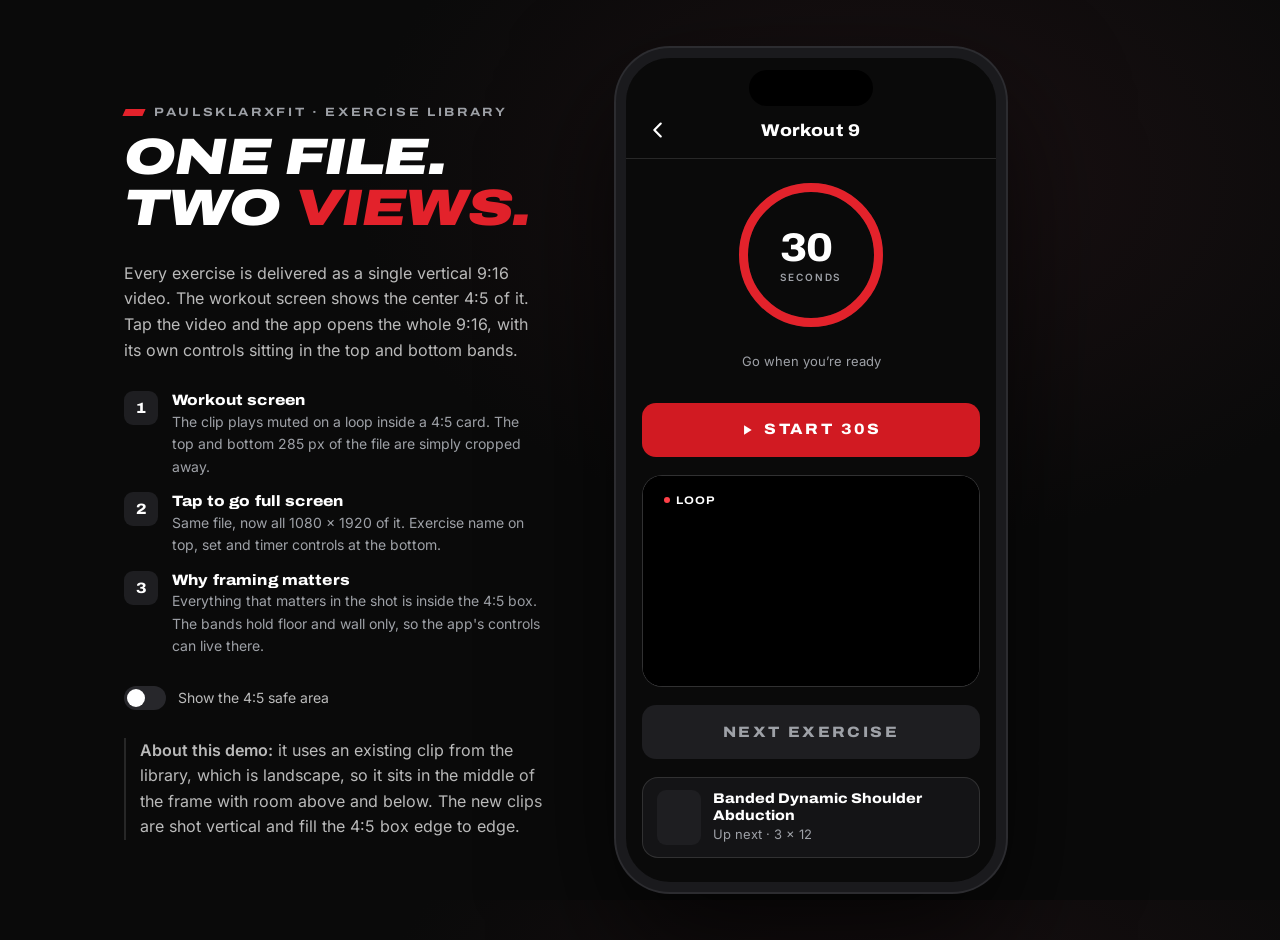
==== app-demo/index.html @ 60f1f623 "Add app-demo: 4:5 preview → 9:16 full-screen exercise player mockup Co-Authored-By: Claude Fable 5.1" ====
<!doctype html>
<html lang="en">
<head>
<meta charset="utf-8">
<meta name="viewport" content="width=device-width, initial-scale=1, viewport-fit=cover">
<meta name="robots" content="noindex">
<title>PSXF Exercise Player · 4:5 preview → 9:16 full screen</title>
<meta name="theme-color" content="#0A0A0A">
<link rel="icon" href="../favicon.svg">
<style>
/* PSXF app-screen mockup. One Vimeo file. The workout screen shows the center 4:5 of a 9:16 stage; tapping opens the full 9:16 with the app's controls over the top and bottom bands. Dark, brand red, Archivo display + Inter body (fonts shipped in ../assets/fonts). */
@font-face { font-family:"Archivo"; font-style:normal; font-display:swap; font-weight:100 900; font-stretch:62% 125%; src:url(../assets/fonts/archivo-latin-wdth-normal.woff2) format("woff2"); }
@font-face { font-family:"Archivo"; font-style:italic; font-display:swap; font-weight:100 900; font-stretch:62% 125%; src:url(../assets/fonts/archivo-latin-wdth-italic.woff2) format("woff2"); }
@font-face { font-family:"Inter"; font-style:normal; font-display:swap; font-weight:100 900; src:url(../assets/fonts/inter-latin-wght-normal.woff2) format("woff2"); }

:root{
  --black:#0A0A0A; --black-2:#141416; --black-3:#1E1E21; --black-4:#27272B;
  --white:#fff; --fg-2:rgba(255,255,255,.72); --mute:#9EA1A7; --line:rgba(255,255,255,.12);
  --red:#E3222B; --red-fill:#D11A22; --red-text:#FF4048;
  --amber:#FFD200; --cyan:#3FD6F2;
  --display:"Archivo","Arial Black",Arial,sans-serif; --body:"Inter",-apple-system,"Segoe UI",Arial,sans-serif;
  --ease:cubic-bezier(.22,1,.36,1);
  --band:14.84%; /* 285 / 1920 */
}
*,*::before,*::after{box-sizing:border-box}
html,body{height:100%}
body{margin:0;background:var(--black);color:var(--white);font:400 15px/1.5 var(--body);-webkit-font-smoothing:antialiased}
button{font:inherit;color:inherit;background:none;border:0;padding:0;cursor:pointer}
:focus-visible{outline:3px solid var(--red-text);outline-offset:3px}
svg{display:block}

/* ---------- page shell (desktop shows a phone; small screens become the phone) ---------- */
.shell{min-height:100%;display:grid;grid-template-columns:1fr;align-items:center;justify-items:center}
.phone{position:relative;width:100%;height:100dvh;background:var(--black);overflow:hidden}
.screen{position:absolute;inset:0;display:flex;flex-direction:column;overflow:hidden;background:var(--black)}
.side{display:none}
@media (min-width:860px){
  body{background:radial-gradient(900px 600px at 70% 20%,#1b1113 0%,var(--black) 60%)}
  .shell{grid-template-columns:minmax(0,420px) 390px;gap:72px;padding:48px 24px;min-height:100dvh;max-width:1080px;margin:0 auto}
  .phone{width:390px;height:844px;border-radius:54px;border:10px solid #1a1a1d;box-shadow:0 0 0 2px #2c2c30,0 50px 120px rgba(0,0,0,.7),inset 0 0 0 1px rgba(255,255,255,.04)}
  .phone::before{content:"";position:absolute;z-index:40;top:12px;left:50%;transform:translateX(-50%);width:124px;height:36px;border-radius:20px;background:#000}
  .screen{border-radius:44px}
  .side{display:grid;gap:28px;order:-1;align-content:center}
}

/* ---------- side explainer (desktop) ---------- */
.eyebrow{display:inline-flex;align-items:center;gap:10px;font:700 12px/1.2 var(--display);font-stretch:118%;letter-spacing:.22em;text-transform:uppercase;color:var(--mute)}
.eyebrow::before{content:"";width:20px;height:7px;background:var(--red);transform:skewX(-24deg)}
.side h1{margin:10px 0 0;font:900 italic clamp(34px,4vw,52px)/.98 var(--display);font-stretch:125%;text-transform:uppercase;letter-spacing:-.01em;text-wrap:balance}
.side h1 b{color:var(--red);font-weight:900}
.side p{margin:0;max-width:52ch;color:var(--fg-2);font-size:16px;line-height:1.6}
.steps{display:grid;gap:14px;margin:0;padding:0;list-style:none;max-width:52ch}
.steps li{display:grid;grid-template-columns:34px 1fr;gap:14px;align-items:start}
.steps .n{font:800 15px/34px var(--display);font-stretch:112%;text-align:center;height:34px;border-radius:9px;background:var(--black-3);color:var(--white)}
.steps b{display:block;font:800 15px/1.3 var(--display);font-stretch:112%;letter-spacing:.01em}
.steps span{color:var(--mute);font-size:14px;line-height:1.5}
.sw{display:flex;align-items:center;gap:12px;font-size:14px;color:var(--fg-2);user-select:none}
.sw input{appearance:none;width:42px;height:24px;border-radius:999px;background:var(--black-4);position:relative;cursor:pointer;transition:background .2s;margin:0}
.sw input::after{content:"";position:absolute;top:3px;left:3px;width:18px;height:18px;border-radius:50%;background:var(--white);transition:transform .2s var(--ease)}
.sw input:checked{background:var(--amber)} .sw input:checked::after{transform:translateX(18px)}
.fine{font-size:13px;color:var(--mute);max-width:52ch;border-left:2px solid var(--line);padding-left:14px}
.fine b{color:var(--fg-2);font-weight:600}

/* ---------- app: status + nav ---------- */
.status{height:max(44px,env(safe-area-inset-top,0px) + 12px);flex:none}
@media (min-width:860px){.status{height:54px}}
.nav{flex:none;display:grid;grid-template-columns:44px 1fr 44px;align-items:center;padding:0 10px 10px;border-bottom:1px solid var(--line)}
.nav h2{margin:0;text-align:center;font:800 17px/1 var(--display);font-stretch:112%;letter-spacing:.02em}
.nav button{width:44px;height:36px;display:grid;place-items:center;border-radius:10px;color:var(--white)}
.nav button:active{background:var(--black-3)}
.scroll{flex:1;min-height:0;overflow-y:auto;overscroll-behavior:contain;-webkit-overflow-scrolling:touch;padding:18px 16px calc(24px + env(safe-area-inset-bottom,0px));display:grid;gap:18px;align-content:start;scrollbar-width:none}
.scroll::-webkit-scrollbar{display:none}

/* ---------- timer ---------- */
.timer{display:grid;justify-items:center;gap:10px;padding-top:4px}
.ring{position:relative;width:148px;height:148px}
.ring svg{width:100%;height:100%;transform:rotate(-90deg)}
.ring .tr{fill:none;stroke:var(--black-3);stroke-width:9}
.ring .pr{fill:none;stroke:var(--red);stroke-width:9;stroke-linecap:round;stroke-dasharray:424.1;stroke-dashoffset:0;transition:stroke-dashoffset 1s linear}
.ring .t{position:absolute;inset:0;display:grid;place-items:center;font:800 40px/1 var(--display);font-stretch:108%;font-variant-numeric:tabular-nums;letter-spacing:-.02em}
.ring .t small{display:block;margin-top:4px;text-align:center;font:600 10px/1 var(--body);letter-spacing:.18em;text-transform:uppercase;color:var(--mute)}
.hint{color:var(--mute);font-size:13px}
.cta{width:100%;height:54px;border-radius:14px;background:var(--red-fill);color:var(--white);font:800 15px/1 var(--display);font-stretch:112%;letter-spacing:.16em;text-transform:uppercase;display:flex;align-items:center;justify-content:center;gap:10px;transition:transform .15s var(--ease),background .2s}
.cta:active{transform:scale(.985)} .cta.ghost{background:var(--black-3);color:var(--white)}
.cta[disabled]{background:var(--black-3);color:var(--mute);cursor:default}

/* ---------- exercise card with 4:5 window ---------- */
.card{border-radius:20px;overflow:hidden;background:var(--black-2);border:1px solid var(--line)}
.win{position:relative;aspect-ratio:4/5;overflow:hidden;background:#000;cursor:pointer}
/* the 9:16 stage, centered, cropped by the 4:5 window */
.stage{position:absolute;left:0;width:100%;aspect-ratio:9/16;top:50%;transform:translateY(-50%);background:#000;overflow:hidden}
.stage.vertical iframe{position:absolute;inset:0;width:100%;height:100%}
.stage.landscape iframe{position:absolute;left:0;width:100%;aspect-ratio:16/9;top:50%;transform:translateY(-50%)}
.stage iframe{border:0;pointer-events:none}
.stage .poster{position:absolute;inset:0;background:#000 center/cover no-repeat;transition:opacity .5s}
.stage.vertical .poster{background-size:cover}
.stage.landscape .poster{background-size:contain}
.stage.live .poster{opacity:0}
.win .tap{position:absolute;inset:0;z-index:3}
.win .grad{position:absolute;inset:auto 0 0;height:46%;background:linear-gradient(rgba(0,0,0,0),rgba(0,0,0,.78));pointer-events:none;z-index:2}
.win .name{position:absolute;left:16px;right:60px;bottom:14px;z-index:3;pointer-events:none}
.win .name b{display:block;font:900 italic 22px/1.02 var(--display);font-stretch:118%;text-transform:uppercase;letter-spacing:-.005em;text-wrap:balance}
.win .name span{display:block;margin-top:6px;font:600 11px/1 var(--body);letter-spacing:.16em;text-transform:uppercase;color:var(--fg-2)}
.win .expand{position:absolute;right:12px;bottom:12px;z-index:3;width:38px;height:38px;border-radius:11px;background:rgba(255,255,255,.14);backdrop-filter:blur(10px);display:grid;place-items:center;pointer-events:none}
.win .chip{position:absolute;left:12px;top:12px;z-index:3;font:700 11px/1 var(--display);font-stretch:112%;letter-spacing:.1em;padding:7px 9px;border-radius:8px;background:rgba(0,0,0,.55);backdrop-filter:blur(8px);display:flex;align-items:center;gap:6px;pointer-events:none}
.win .chip i{width:6px;height:6px;border-radius:50%;background:var(--red-text)}
.meta{display:flex;align-items:center;justify-content:space-between;gap:12px;padding:12px 16px 14px}
.tags{display:flex;gap:6px;flex-wrap:wrap}
.tags span{font:600 11px/1 var(--body);letter-spacing:.06em;text-transform:uppercase;color:var(--fg-2);padding:6px 9px;border-radius:999px;border:1px solid var(--line)}
.meta b{font:800 14px/1 var(--display);font-stretch:112%;white-space:nowrap;font-variant-numeric:tabular-nums}
.upnext{display:flex;align-items:center;gap:12px;padding:12px 14px;border-radius:16px;background:var(--black-2);border:1px solid var(--line);color:var(--mute);font-size:13px}
.upnext i{width:44px;height:55px;border-radius:9px;background:var(--black-3);flex:none}
.upnext b{display:block;color:var(--white);font:800 14px/1.2 var(--display);font-stretch:112%}

/* ---------- full-screen 9:16 ---------- */
.full{position:absolute;inset:0;z-index:30;background:#000;display:flex;align-items:center;justify-content:center;opacity:0;visibility:hidden;transition:opacity .3s var(--ease),visibility 0s .3s}
.full.open{opacity:1;visibility:visible;transition:opacity .3s var(--ease)}
.full .fit{position:absolute;inset:0;background:#000;overflow:hidden}
/* the 9:16 stage is centered on the screen; the app's controls hug the screen edges */
.full .stage,.full .guide{position:absolute;left:0;width:100%;aspect-ratio:9/16;top:50%;transform:translateY(-50%)}
.ui{position:absolute;left:0;right:0;z-index:5;pointer-events:none}
.ui > *{pointer-events:auto}
.ui.top{top:0;height:var(--band);background:linear-gradient(rgba(0,0,0,.8),rgba(0,0,0,0));padding:max(14px,env(safe-area-inset-top,0px)) 14px 0;display:grid;grid-template-columns:40px 1fr 40px;align-items:center}
@media (min-width:860px){.ui.top{padding-top:46px}}
.ui.top button{width:40px;height:40px;border-radius:12px;background:rgba(255,255,255,.12);backdrop-filter:blur(10px);display:grid;place-items:center}
.ui.top .ttl{text-align:center;font:800 15px/1.15 var(--display);font-stretch:112%;letter-spacing:.02em;text-wrap:balance;padding:0 6px}
.ui.top .ttl small{display:block;margin-top:3px;font:600 10px/1 var(--body);letter-spacing:.16em;text-transform:uppercase;color:var(--fg-2)}
.ui.bot{bottom:0;height:var(--band);background:linear-gradient(rgba(0,0,0,0),rgba(0,0,0,.88) 50%);padding:0 16px calc(14px + env(safe-area-inset-bottom,0px));display:grid;grid-template-columns:1fr auto;align-items:end;gap:12px}
.ui.bot .set small{display:block;font:600 10px/1 var(--body);letter-spacing:.18em;text-transform:uppercase;color:var(--mute);margin-bottom:5px}
.ui.bot .set b{display:block;font:900 26px/1 var(--display);font-stretch:112%;letter-spacing:-.01em;font-variant-numeric:tabular-nums}
.ui.bot .done{height:46px;padding:0 22px;border-radius:999px;background:var(--red-fill);color:var(--white);font:800 13px/1 var(--display);font-stretch:112%;letter-spacing:.16em;text-transform:uppercase}

/* ---------- safe-area guide (toggle) ---------- */
.guide{position:absolute;inset:0;z-index:4;pointer-events:none;opacity:0;transition:opacity .25s}
.guides .guide{opacity:1}
.guide .band{position:absolute;left:0;right:0;background:rgba(255,210,0,.10);border:0 dashed rgba(255,210,0,.9)}
.guide .band.t{top:0;height:var(--band);border-bottom-width:2px}
.guide .band.b{bottom:0;height:var(--band);border-top-width:2px}
.guide .lab{position:absolute;left:10px;font:700 10px/1 var(--display);font-stretch:112%;letter-spacing:.12em;text-transform:uppercase;color:var(--amber);background:rgba(0,0,0,.6);padding:5px 7px;border-radius:6px}
.guide .lab.t{top:calc(var(--band) + 8px)} .guide .lab.b{bottom:calc(var(--band) + 8px)}
.guide .lab.bt{top:8px;color:#fff;opacity:.85} .guide .lab.bb{bottom:8px;color:#fff;opacity:.85}
.win .guide .band{display:none} /* inside the 4:5 window the bands are already cropped away */
.win .guide .lab.bt,.win .guide .lab.bb{display:none}
.win .guide::after{content:"";position:absolute;inset:0;border:2px dashed rgba(255,210,0,.9)}
.win .guide .lab.t{top:8px;left:auto;right:10px}
.win .guide .lab.b{display:none}

/* mobile-only guide toggle in the nav (desktop uses the side switch) */
.nav .gbtn{font:700 10px/1 var(--display);letter-spacing:.1em;color:var(--mute);width:44px}
.guides .nav .gbtn{color:var(--amber)}
@media (min-width:860px){.nav .gbtn{display:none}}
@media (prefers-reduced-motion:reduce){*{transition:none!important}}
</style>
</head>
<body>
<div class="shell" id="root">

  <aside class="side">
    <div>
      <span class="eyebrow">PaulSklarXFit · exercise library</span>
      <h1>One file.<br>Two <b>views.</b></h1>
    </div>
    <p>Every exercise is delivered as a single vertical 9:16 video. The workout screen shows the center 4:5 of it. Tap the video and the app opens the whole 9:16, with its own controls sitting in the top and bottom bands.</p>
    <ol class="steps">
      <li><span class="n">1</span><div><b>Workout screen</b><span>The clip plays muted on a loop inside a 4:5 card. The top and bottom 285 px of the file are simply cropped away.</span></div></li>
      <li><span class="n">2</span><div><b>Tap to go full screen</b><span>Same file, now all 1080 × 1920 of it. Exercise name on top, set and timer controls at the bottom.</span></div></li>
      <li><span class="n">3</span><div><b>Why framing matters</b><span>Everything that matters in the shot is inside the 4:5 box. The bands hold floor and wall only, so the app's controls can live there.</span></div></li>
    </ol>
    <label class="sw"><input type="checkbox" id="gsw"> Show the 4:5 safe area</label>
    <p class="fine"><b>About this demo:</b> it uses an existing clip from the library, which is landscape, so it sits in the middle of the frame with room above and below. The new clips are shot vertical and fill the 4:5 box edge to edge.</p>
  </aside>

  <div class="phone">
    <div class="screen">
      <div class="status"></div>
      <div class="nav">
        <button type="button" aria-label="Back"><svg width="22" height="22" viewBox="0 0 24 24" fill="none" stroke="currentColor" stroke-width="2.4" stroke-linecap="round" stroke-linejoin="round"><path d="M15 5l-7 7 7 7"/></svg></button>
        <h2>Workout 9</h2>
        <button type="button" class="gbtn" id="gbtn" aria-pressed="false" title="Show 4:5 safe area">4:5</button>
      </div>

      <div class="scroll">
        <div class="timer">
          <div class="ring">
            <svg viewBox="0 0 148 148"><circle class="tr" cx="74" cy="74" r="67.5"/><circle class="pr" id="pr" cx="74" cy="74" r="67.5"/></svg>
            <div class="t"><div><span id="tt">30</span><small>seconds</small></div></div>
          </div>
          <p class="hint" id="hint">Go when you’re ready</p>
        </div>
        <button type="button" class="cta" id="start"><svg width="14" height="14" viewBox="0 0 24 24" fill="currentColor"><path d="M7 4l13 8-13 8z"/></svg><span>Start 30s</span></button>

        <div class="card">
          <div class="win" id="win">
            <div class="stage landscape" id="pv">
              <div class="poster" id="pvPoster"></div>
            </div>
            <div class="guide"><span class="lab t">4:5 · what the workout screen shows</span></div>
            <div class="grad"></div>
            <div class="chip"><i></i>LOOP</div>
            <div class="name"><b id="exName">Push Up to Barrel Rotation</b><span>Tap for full screen</span></div>
            <div class="expand"><svg width="18" height="18" viewBox="0 0 24 24" fill="none" stroke="#fff" stroke-width="2.2" stroke-linecap="round" stroke-linejoin="round"><path d="M9 3H3v6M15 3h6v6M9 21H3v-6M15 21h6v-6"/></svg></div>
            <button type="button" class="tap" id="open" aria-label="Open full screen"></button>
          </div>
          <div class="meta"><div class="tags"><span>Core</span><span>Shoulders</span><span>Chest</span></div><b>3 × 30s</b></div>
        </div>

        <button type="button" class="cta ghost" disabled>Next exercise</button>
        <div class="upnext"><i></i><div><b>Banded Dynamic Shoulder Abduction</b>Up next · 3 × 12</div></div>
      </div>

      <!-- full screen 9:16 -->
      <div class="full" id="full" aria-hidden="true">
        <div class="fit">
          <div class="stage landscape" id="fs"><div class="poster" id="fsPoster"></div></div>
          <div class="guide">
            <div class="band t"></div><div class="band b"></div>
            <span class="lab bt">285 px band · app controls</span>
            <span class="lab t">4:5 safe area · all movement + text</span>
            <span class="lab bb">285 px band · app controls</span>
          </div>
          <div class="ui top">
            <button type="button" id="close" aria-label="Close"><svg width="18" height="18" viewBox="0 0 24 24" fill="none" stroke="#fff" stroke-width="2.4" stroke-linecap="round"><path d="M6 6l12 12M18 6L6 18"/></svg></button>
            <div class="ttl">Push Up to Barrel Rotation<small>Workout 9 · 4 of 8</small></div>
            <button type="button" aria-label="Info"><svg width="18" height="18" viewBox="0 0 24 24" fill="none" stroke="#fff" stroke-width="2.2" stroke-linecap="round"><circle cx="12" cy="12" r="9"/><path d="M12 11v5M12 8h.01"/></svg></button>
          </div>
          <div class="ui bot">
            <div class="set"><small>Set 1 of 3</small><b id="ft">0:30</b></div>
            <button type="button" class="done" id="done">Done</button>
          </div>
        </div>
      </div>
    </div>
  </div>
</div>

<script src="https://player.vimeo.com/api/player.js"></script>
<script>
(function(){
  // ---- the one thing to change per clip ----
  var CLIP = {
    id: 787384819,                 // Vimeo video id
    hash: "",                      // "h" value for unlisted links, else ""
    orientation: "landscape",      // "vertical" for the new 9:16 clips
    poster: "https://i.vimeocdn.com/video/1583294752-81ea1c257a1603a68a7d417e168c63f28c169c22413b9c70c854cdb9d64cfd17-d_1280?region=us"
  };

  var root=document.getElementById('root');
  var pv=document.getElementById('pv'), fs=document.getElementById('fs');
  [pv,fs].forEach(function(s){ s.classList.remove('landscape','vertical'); s.classList.add(CLIP.orientation); });
  document.getElementById('pvPoster').style.backgroundImage='url("'+CLIP.poster+'")';
  document.getElementById('fsPoster').style.backgroundImage='url("'+CLIP.poster+'")';

  function src(bg){
    var q='autoplay=1&loop=1&muted=1&autopause=0&playsinline=1&dnt=1&title=0&byline=0&portrait=0';
    q+= bg ? '&background=1&controls=0' : '&controls=0';
    if(CLIP.hash) q+='&h='+CLIP.hash;
    return 'https://player.vimeo.com/video/'+CLIP.id+'?'+q;
  }
  function mount(stage,bg){
    var f=document.createElement('iframe');
    f.src=src(bg); f.allow='autoplay; fullscreen; picture-in-picture'; f.title='Exercise video';
    f.setAttribute('allowfullscreen',''); stage.appendChild(f);
    var p=null;
    try{ p=new Vimeo.Player(f); p.on('play',function(){stage.classList.add('live');}); p.setVolume(0).catch(function(){}); }catch(e){}
    return p;
  }
  var pvPlayer=mount(pv,true);
  var fsPlayer=null;

  // ---- full screen ----
  var full=document.getElementById('full');
  function open(){
    full.classList.add('open'); full.setAttribute('aria-hidden','false'); root.classList.add('fullopen');
    if(!fsPlayer){ fsPlayer=mount(fs,false); }
    else { fsPlayer.play().catch(function(){}); }
    if(pvPlayer){ pvPlayer.getCurrentTime().then(function(t){ if(fsPlayer) fsPlayer.setCurrentTime(t).catch(function(){}); }).catch(function(){}); }
    document.getElementById('close').focus();
  }
  function close(){
    full.classList.remove('open'); full.setAttribute('aria-hidden','true'); root.classList.remove('fullopen');
    if(fsPlayer){ fsPlayer.pause().catch(function(){}); }
    document.getElementById('open').focus();
  }
  document.getElementById('open').addEventListener('click',open);
  document.getElementById('close').addEventListener('click',close);
  document.getElementById('done').addEventListener('click',close);
  document.addEventListener('keydown',function(e){ if(e.key==='Escape' && full.classList.contains('open')) close(); });

  // ---- safe-area guide ----
  var gsw=document.getElementById('gsw'), gbtn=document.getElementById('gbtn');
  function setGuides(on){ root.classList.toggle('guides',on); gsw.checked=on; gbtn.setAttribute('aria-pressed',String(on)); }
  gsw.addEventListener('change',function(){ setGuides(gsw.checked); });
  gbtn.addEventListener('click',function(){ setGuides(!root.classList.contains('guides')); });

  // ---- 30 s timer ----
  var total=30,left=total,tick=null,running=false;
  var pr=document.getElementById('pr'),tt=document.getElementById('tt'),ft=document.getElementById('ft'),hint=document.getElementById('hint'),start=document.getElementById('start');
  var C=424.1;
  function paint(){ pr.style.strokeDashoffset=String(C*(1-left/total)); tt.textContent=left; ft.textContent='0:'+String(left).padStart(2,'0'); }
  function stop(){ clearInterval(tick); tick=null; running=false; }
  start.addEventListener('click',function(){
    if(running){ stop(); start.querySelector('span').textContent='Resume'; hint.textContent='Paused'; return; }
    if(left===0){ left=total; }
    running=true; start.querySelector('span').textContent='Pause'; hint.textContent='Go';
    tick=setInterval(function(){
      left--; paint();
      if(left<=0){ stop(); hint.textContent='Set done. Rest 60 s'; start.querySelector('span').textContent='Start 30s'; }
    },1000);
  });
  paint();
})();
</script>
</body>
</html>
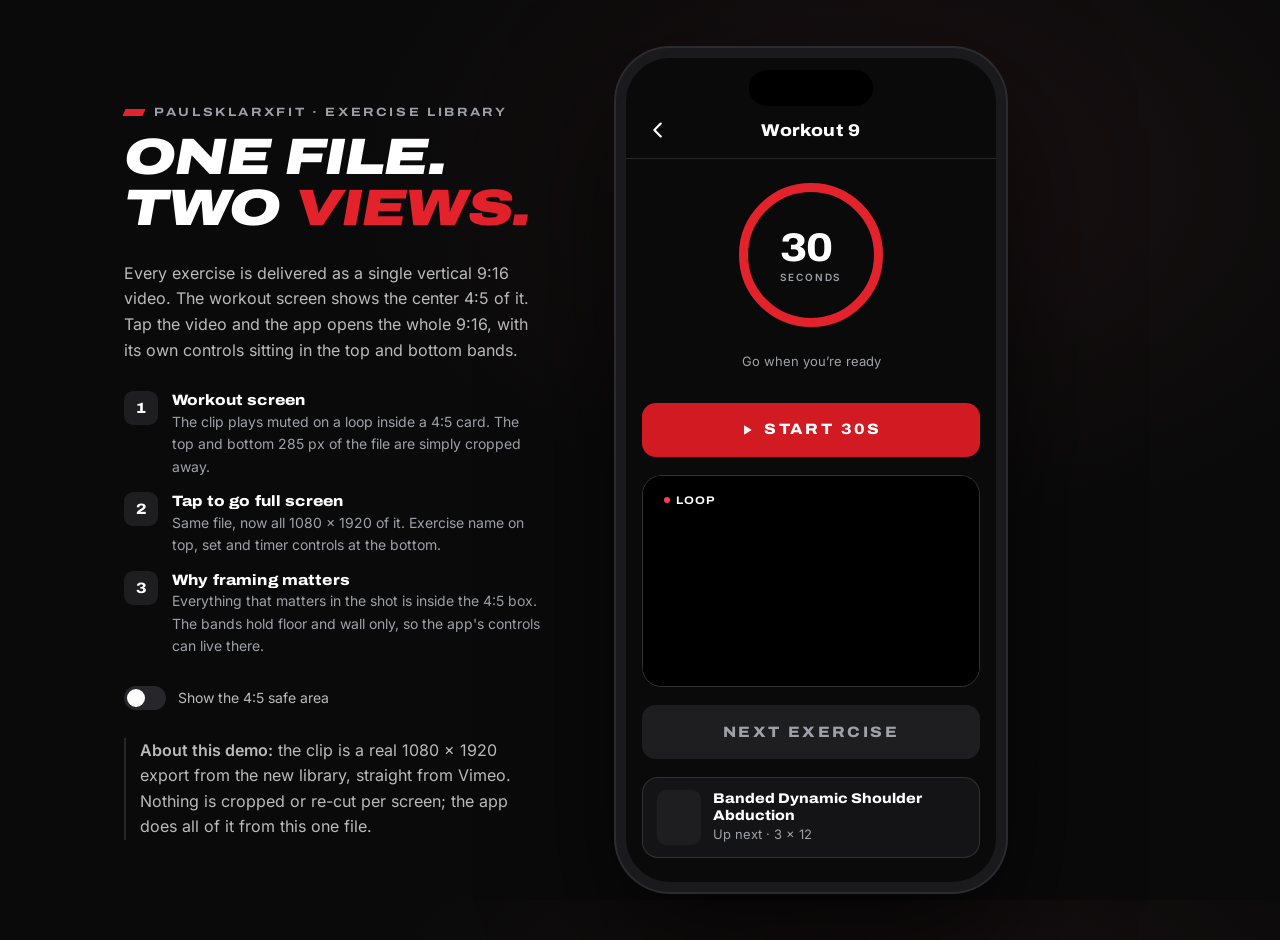
==== commit 7876ac5c: "app-demo: use the vertical 1080x1920 clip (1234920454) Co-Authored-By: Claude Fable 5.1 <noreply@ant" ====
--- a/app-demo/index.html
+++ b/app-demo/index.html
@@ -167,7 +167,7 @@
       <li><span class="n">3</span><div><b>Why framing matters</b><span>Everything that matters in the shot is inside the 4:5 box. The bands hold floor and wall only, so the app's controls can live there.</span></div></li>
     </ol>
     <label class="sw"><input type="checkbox" id="gsw"> Show the 4:5 safe area</label>
-    <p class="fine"><b>About this demo:</b> it uses an existing clip from the library, which is landscape, so it sits in the middle of the frame with room above and below. The new clips are shot vertical and fill the 4:5 box edge to edge.</p>
+    <p class="fine"><b>About this demo:</b> the clip is a real 1080 × 1920 export from the new library, straight from Vimeo. Nothing is cropped or re-cut per screen; the app does all of it from this one file.</p>
   </aside>
 
   <div class="phone">
@@ -238,10 +238,10 @@
 (function(){
   // ---- the one thing to change per clip ----
   var CLIP = {
-    id: 787384819,                 // Vimeo video id
-    hash: "",                      // "h" value for unlisted links, else ""
-    orientation: "landscape",      // "vertical" for the new 9:16 clips
-    poster: "https://i.vimeocdn.com/video/1583294752-81ea1c257a1603a68a7d417e168c63f28c169c22413b9c70c854cdb9d64cfd17-d_1280?region=us"
+    id: 1234920454,                // Vimeo video id (156_Push Up To Barrel Rotation, 1080×1920)
+    hash: "fbba5d2798",            // "h" value for unlisted links, else ""
+    orientation: "vertical",       // "landscape" for the old 16:9 clips
+    poster: "https://i.vimeocdn.com/video/2211032927-64d6c1fc8db3e3af41621bd2643e8b47d80125d296768c43620da6704c57159a-d_1280?region=us"
   };
 
   var root=document.getElementById('root');
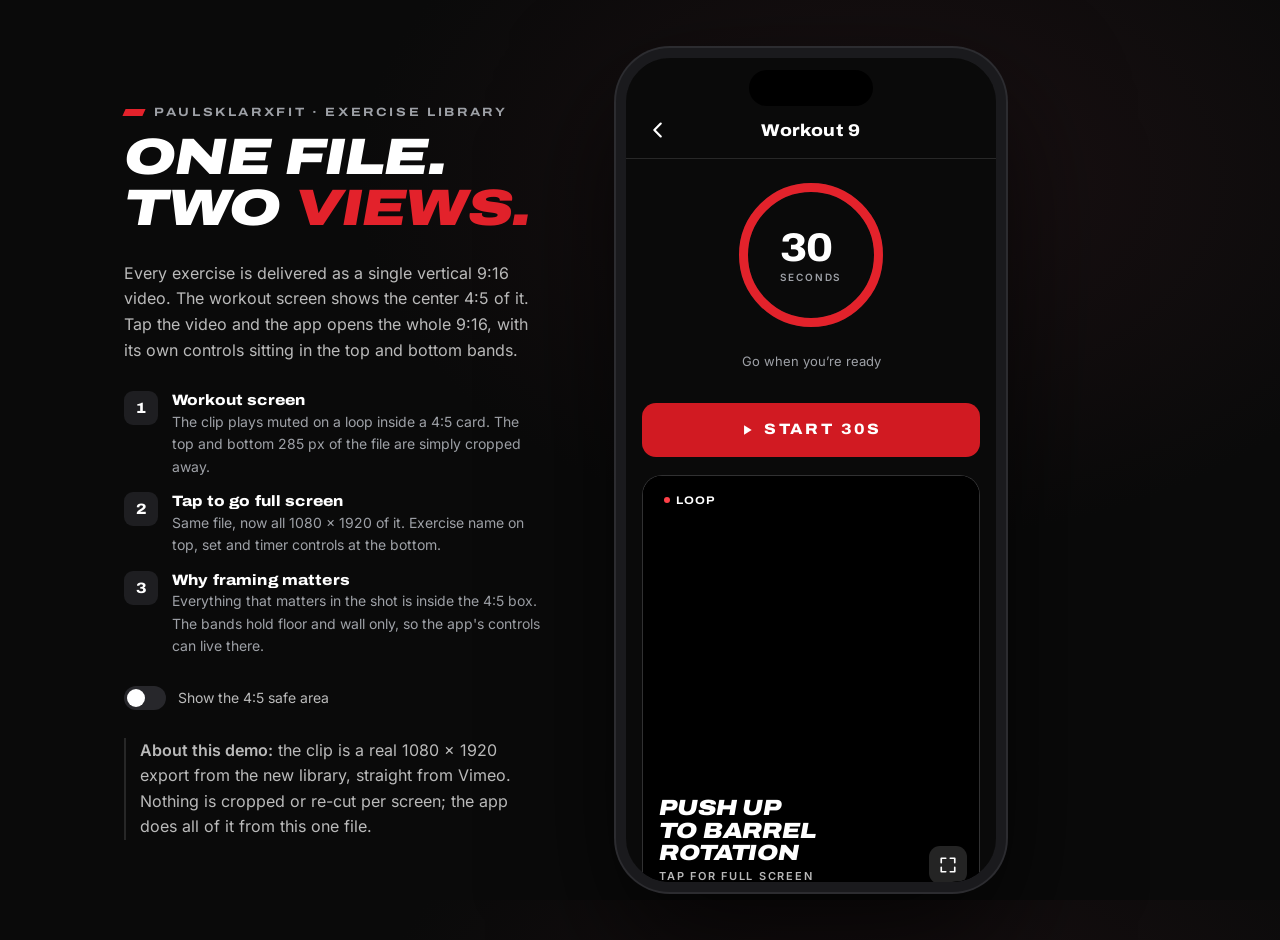
==== commit e08f108a: "app-demo: fix card height so the 4:5 window is not clipped Co-Authored-By: Claude Fable 5.1 <noreply" ====
--- a/app-demo/index.html
+++ b/app-demo/index.html
@@ -68,7 +68,9 @@
 .nav h2{margin:0;text-align:center;font:800 17px/1 var(--display);font-stretch:112%;letter-spacing:.02em}
 .nav button{width:44px;height:36px;display:grid;place-items:center;border-radius:10px;color:var(--white)}
 .nav button:active{background:var(--black-3)}
-.scroll{flex:1;min-height:0;overflow-y:auto;overscroll-behavior:contain;-webkit-overflow-scrolling:touch;padding:18px 16px calc(24px + env(safe-area-inset-bottom,0px));display:grid;gap:18px;align-content:start;scrollbar-width:none}
+.scroll{flex:1;min-height:0;overflow-y:auto;overscroll-behavior:contain;-webkit-overflow-scrolling:touch;padding:18px 16px calc(24px + env(safe-area-inset-bottom,0px));display:flex;flex-direction:column;gap:18px;scrollbar-width:none}
+.scroll > *{flex:none}
+.card .win{height:auto}
 .scroll::-webkit-scrollbar{display:none}
 
 /* ---------- timer ---------- */
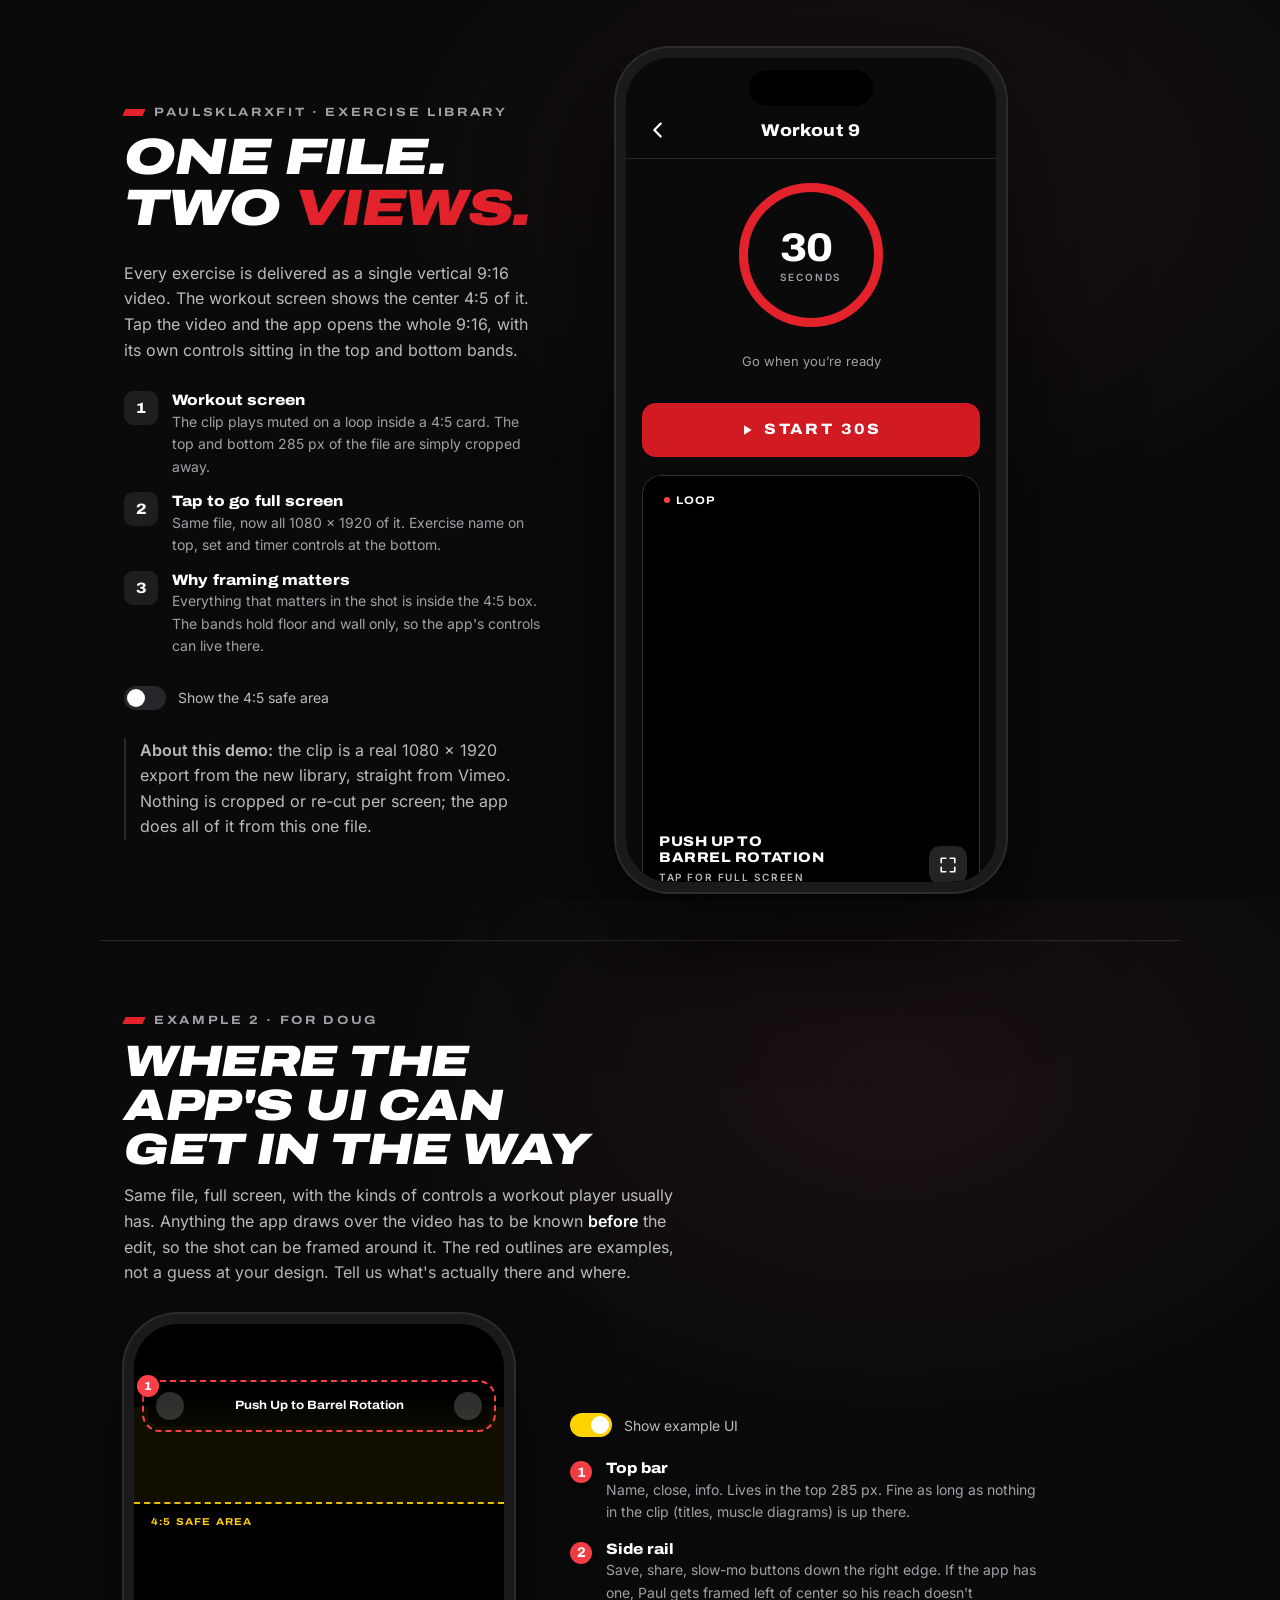
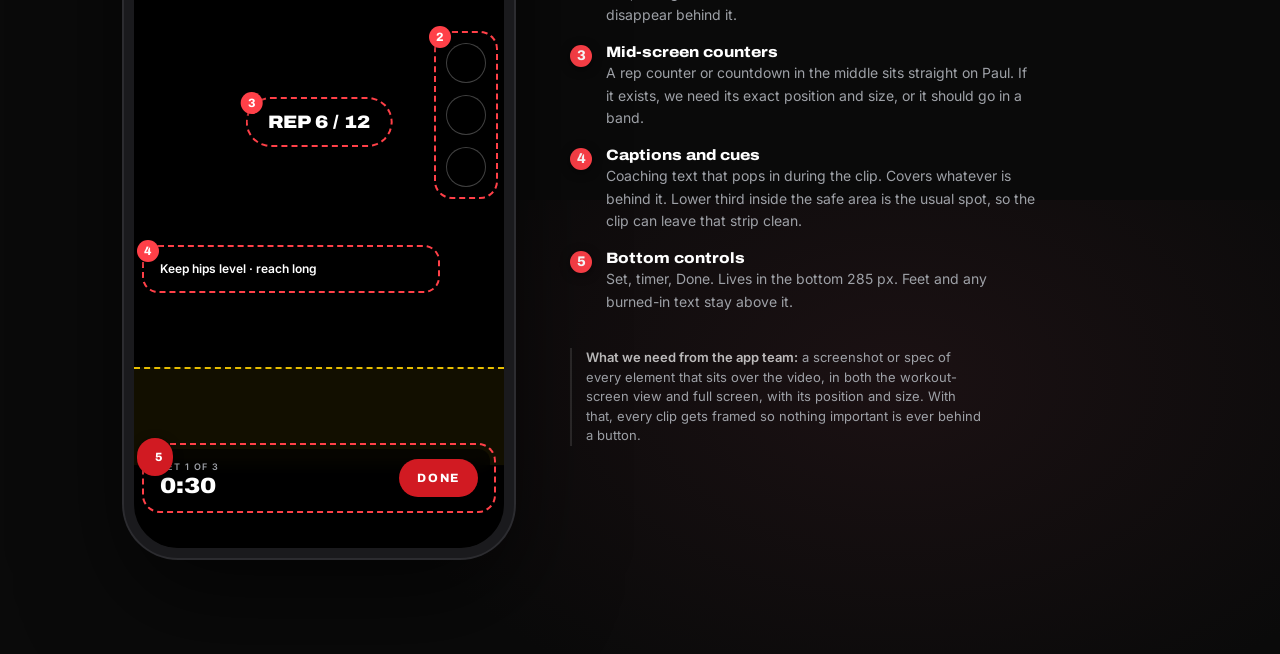
==== commit 09f3c3a2: "app-demo: smaller card title, bare full-screen view, add UI-concerns example Co-Authored-By: Claude " ====
--- a/app-demo/index.html
+++ b/app-demo/index.html
@@ -101,8 +101,8 @@
 .win .tap{position:absolute;inset:0;z-index:3}
 .win .grad{position:absolute;inset:auto 0 0;height:46%;background:linear-gradient(rgba(0,0,0,0),rgba(0,0,0,.78));pointer-events:none;z-index:2}
 .win .name{position:absolute;left:16px;right:60px;bottom:14px;z-index:3;pointer-events:none}
-.win .name b{display:block;font:900 italic 22px/1.02 var(--display);font-stretch:118%;text-transform:uppercase;letter-spacing:-.005em;text-wrap:balance}
-.win .name span{display:block;margin-top:6px;font:600 11px/1 var(--body);letter-spacing:.16em;text-transform:uppercase;color:var(--fg-2)}
+.win .name b{display:block;font:800 14px/1.15 var(--display);font-stretch:112%;text-transform:uppercase;letter-spacing:.04em;text-wrap:balance}
+.win .name span{display:block;margin-top:5px;font:600 10px/1 var(--body);letter-spacing:.16em;text-transform:uppercase;color:var(--fg-2)}
 .win .expand{position:absolute;right:12px;bottom:12px;z-index:3;width:38px;height:38px;border-radius:11px;background:rgba(255,255,255,.14);backdrop-filter:blur(10px);display:grid;place-items:center;pointer-events:none}
 .win .chip{position:absolute;left:12px;top:12px;z-index:3;font:700 11px/1 var(--display);font-stretch:112%;letter-spacing:.1em;padding:7px 9px;border-radius:8px;background:rgba(0,0,0,.55);backdrop-filter:blur(8px);display:flex;align-items:center;gap:6px;pointer-events:none}
 .win .chip i{width:6px;height:6px;border-radius:50%;background:var(--red-text)}
@@ -147,6 +147,56 @@
 .win .guide .lab.t{top:8px;left:auto;right:10px}
 .win .guide .lab.b{display:none}
 
+/* minimal full-screen chrome: one small close button, tap anywhere else to close */
+.xbtn{position:absolute;z-index:6;top:max(14px,env(safe-area-inset-top,0px));left:14px;width:34px;height:34px;border-radius:50%;background:rgba(0,0,0,.45);backdrop-filter:blur(8px);display:grid;place-items:center;opacity:.85}
+@media (min-width:860px){.xbtn{top:50px}}
+.tapclose{position:absolute;inset:0;z-index:4}
+
+/* ---------- example 2: UI concerns ---------- */
+.concern{max-width:1080px;margin:0 auto;padding:40px 16px calc(56px + env(safe-area-inset-bottom,0px));border-top:1px solid var(--line)}
+@media (min-width:860px){.concern{padding:72px 24px 96px}}
+.c-head{display:grid;gap:12px;max-width:62ch;margin-bottom:28px}
+.c-head h2{margin:0;font:900 italic clamp(28px,3.6vw,44px)/1 var(--display);font-stretch:125%;text-transform:uppercase;letter-spacing:-.01em;text-wrap:balance}
+.c-head p{margin:0;color:var(--fg-2);font-size:16px;line-height:1.6}
+.c-head p b{color:var(--white);font-weight:600}
+.c-row{display:grid;gap:28px;align-items:start;justify-items:center}
+@media (min-width:860px){.c-row{grid-template-columns:390px minmax(0,1fr);gap:56px;justify-items:start;align-items:center}}
+.phone.two{width:min(390px,100%);height:auto;aspect-ratio:390/844;border-radius:54px;border:10px solid #1a1a1d;box-shadow:0 0 0 2px #2c2c30,0 40px 100px rgba(0,0,0,.6)}
+.phone.two::before{content:"";position:absolute;z-index:40;top:12px;left:50%;transform:translateX(-50%);width:32%;height:36px;border-radius:20px;background:#000}
+.phone.two .screen{border-radius:44px}
+.phone.two .fit{position:absolute;inset:0;background:#000;overflow:hidden}
+.phone.two .stage,.phone.two .guide{position:absolute;left:0;width:100%;aspect-ratio:9/16;top:50%;transform:translateY(-50%)}
+.phone.two .guide.on{opacity:1}
+.phone.two .guide .band{background:rgba(255,210,0,.07)}
+.hzui{position:absolute;inset:0;z-index:5;transition:opacity .25s}
+.hz-off .hzui{opacity:0}
+.hz{position:absolute}
+.hz .mock{outline:2px dashed var(--red-text);outline-offset:4px;border-radius:12px}
+.hn{display:grid;place-items:center;width:22px;height:22px;border-radius:50%;background:var(--red-text);color:#fff;font:800 12px/1 var(--display);box-shadow:0 2px 10px rgba(0,0,0,.5)}
+.hz .hn{position:absolute;top:-11px;left:-11px;z-index:2}
+.hz.h1{top:7.5%;left:14px;right:14px}
+.hz.h1 .mock.top{height:40px;background:rgba(0,0,0,.5);backdrop-filter:blur(8px);display:grid;grid-template-columns:28px 1fr 28px;align-items:center;gap:8px;padding:0 8px;font:800 12px/1.1 var(--display);font-stretch:112%;text-align:center}
+.hz.h1 .dot{width:28px;height:28px;border-radius:50%;background:rgba(255,255,255,.18)}
+.hz.h2{top:38%;right:12px}
+.hz.h2 .mock.rail{display:grid;gap:12px;padding:6px}
+.hz.h2 .mock.rail i{width:40px;height:40px;border-radius:50%;background:rgba(0,0,0,.5);backdrop-filter:blur(8px);border:1px solid rgba(255,255,255,.25)}
+.hz.h3{top:46%;left:50%;transform:translateX(-50%)}
+.hz.h3 .mock.mid{padding:10px 16px;border-radius:999px;background:rgba(0,0,0,.6);font:900 18px/1 var(--display);font-stretch:112%;letter-spacing:.02em;white-space:nowrap;font-variant-numeric:tabular-nums}
+.hz.h4{top:64%;left:14px;right:70px}
+.hz.h4 .mock.cap{padding:10px 12px;border-radius:10px;background:rgba(0,0,0,.6);font:600 12px/1.3 var(--body)}
+.hz.h5{bottom:5%;left:14px;right:14px}
+.hz.h5 .mock.bot{display:flex;align-items:flex-end;justify-content:space-between;gap:12px;padding:10px 12px;background:rgba(0,0,0,.6);backdrop-filter:blur(8px)}
+.hz.h5 small{display:block;font:600 9px/1 var(--body);letter-spacing:.16em;text-transform:uppercase;color:var(--mute);margin-bottom:4px}
+.hz.h5 b{display:block;font:900 22px/1 var(--display);font-stretch:112%;font-variant-numeric:tabular-nums}
+.hz.h5 span{height:38px;padding:0 18px;border-radius:999px;background:var(--red-fill);display:grid;place-items:center;font:800 12px/1 var(--display);letter-spacing:.14em;text-transform:uppercase}
+.c-list{display:grid;gap:22px;max-width:52ch}
+.hzl{margin:0;padding:0;list-style:none;display:grid;gap:16px}
+.hzl li{display:grid;grid-template-columns:22px 1fr;gap:14px;align-items:start}
+.hzl .hn{margin-top:2px}
+.hzl b{display:block;font:800 15px/1.3 var(--display);font-stretch:112%}
+.hzl span{color:var(--mute);font-size:14px;line-height:1.5}
+.hzl li > span.hn{color:#fff}
+
 /* mobile-only guide toggle in the nav (desktop uses the side switch) */
 .nav .gbtn{font:700 10px/1 var(--display);letter-spacing:.1em;color:var(--mute);width:44px}
 .guides .nav .gbtn{color:var(--amber)}
@@ -196,7 +246,7 @@
             <div class="stage landscape" id="pv">
               <div class="poster" id="pvPoster"></div>
             </div>
-            <div class="guide"><span class="lab t">4:5 · what the workout screen shows</span></div>
+            <div class="guide"><span class="lab t">4:5 · workout screen</span></div>
             <div class="grad"></div>
             <div class="chip"><i></i>LOOP</div>
             <div class="name"><b id="exName">Push Up to Barrel Rotation</b><span>Tap for full screen</span></div>
@@ -216,24 +266,57 @@
           <div class="stage landscape" id="fs"><div class="poster" id="fsPoster"></div></div>
           <div class="guide">
             <div class="band t"></div><div class="band b"></div>
-            <span class="lab bt">285 px band · app controls</span>
+            <span class="lab bt">285 px band · hidden on the workout screen</span>
             <span class="lab t">4:5 safe area · all movement + text</span>
-            <span class="lab bb">285 px band · app controls</span>
+            <span class="lab bb">285 px band · hidden on the workout screen</span>
           </div>
-          <div class="ui top">
-            <button type="button" id="close" aria-label="Close"><svg width="18" height="18" viewBox="0 0 24 24" fill="none" stroke="#fff" stroke-width="2.4" stroke-linecap="round"><path d="M6 6l12 12M18 6L6 18"/></svg></button>
-            <div class="ttl">Push Up to Barrel Rotation<small>Workout 9 · 4 of 8</small></div>
-            <button type="button" aria-label="Info"><svg width="18" height="18" viewBox="0 0 24 24" fill="none" stroke="#fff" stroke-width="2.2" stroke-linecap="round"><circle cx="12" cy="12" r="9"/><path d="M12 11v5M12 8h.01"/></svg></button>
-          </div>
-          <div class="ui bot">
-            <div class="set"><small>Set 1 of 3</small><b id="ft">0:30</b></div>
-            <button type="button" class="done" id="done">Done</button>
-          </div>
+          <button type="button" class="xbtn" id="close" aria-label="Close"><svg width="16" height="16" viewBox="0 0 24 24" fill="none" stroke="#fff" stroke-width="2.4" stroke-linecap="round"><path d="M6 6l12 12M18 6L6 18"/></svg></button>
+          <button type="button" class="tapclose" id="done" aria-label="Close full screen"></button>
         </div>
       </div>
     </div>
   </div>
 </div>
+
+<!-- ===================== second example: where UI can get in the way ===================== -->
+<section class="concern" id="concern">
+  <div class="c-head">
+    <span class="eyebrow">Example 2 · for Doug</span>
+    <h2>Where the app's UI can get in the way</h2>
+    <p>Same file, full screen, with the kinds of controls a workout player usually has. Anything the app draws over the video has to be known <b>before</b> the edit, so the shot can be framed around it. The red outlines are examples, not a guess at your design. Tell us what's actually there and where.</p>
+  </div>
+  <div class="c-row">
+    <div class="phone two">
+      <div class="screen">
+        <div class="fit">
+          <div class="stage vertical" id="ex"><div class="poster" id="exPoster"></div></div>
+          <div class="guide on">
+            <div class="band t"></div><div class="band b"></div>
+            <span class="lab t">4:5 safe area</span>
+          </div>
+          <div class="hzui" id="hzui">
+            <div class="hz h1"><span class="hn">1</span><div class="mock top"><i class="dot"></i><b>Push Up to Barrel Rotation</b><i class="dot"></i></div></div>
+            <div class="hz h2"><span class="hn">2</span><div class="mock rail"><i></i><i></i><i></i></div></div>
+            <div class="hz h3"><span class="hn">3</span><div class="mock mid">REP 6 / 12</div></div>
+            <div class="hz h4"><span class="hn">4</span><div class="mock cap">Keep hips level · reach long</div></div>
+            <div class="hz h5"><span class="hn">5</span><div class="mock bot"><div><small>Set 1 of 3</small><b>0:30</b></div><span>Done</span></div></div>
+          </div>
+        </div>
+      </div>
+    </div>
+    <div class="c-list">
+      <label class="sw"><input type="checkbox" id="hzsw" checked> Show example UI</label>
+      <ol class="hzl">
+        <li><span class="hn">1</span><div><b>Top bar</b><span>Name, close, info. Lives in the top 285 px. Fine as long as nothing in the clip (titles, muscle diagrams) is up there.</span></div></li>
+        <li><span class="hn">2</span><div><b>Side rail</b><span>Save, share, slow-mo buttons down the right edge. If the app has one, Paul gets framed left of center so his reach doesn't disappear behind it.</span></div></li>
+        <li><span class="hn">3</span><div><b>Mid-screen counters</b><span>A rep counter or countdown in the middle sits straight on Paul. If it exists, we need its exact position and size, or it should go in a band.</span></div></li>
+        <li><span class="hn">4</span><div><b>Captions and cues</b><span>Coaching text that pops in during the clip. Covers whatever is behind it. Lower third inside the safe area is the usual spot, so the clip can leave that strip clean.</span></div></li>
+        <li><span class="hn">5</span><div><b>Bottom controls</b><span>Set, timer, Done. Lives in the bottom 285 px. Feet and any burned-in text stay above it.</span></div></li>
+      </ol>
+      <p class="fine"><b>What we need from the app team:</b> a screenshot or spec of every element that sits over the video, in both the workout-screen view and full screen, with its position and size. With that, every clip gets framed so nothing important is ever behind a button.</p>
+    </div>
+  </div>
+</section>
 
 <script src="https://player.vimeo.com/api/player.js"></script>
 <script>
@@ -268,6 +351,13 @@
   }
   var pvPlayer=mount(pv,true);
   var fsPlayer=null;
+
+  // example 2 (UI concerns): same clip, always playing muted
+  var ex=document.getElementById('ex');
+  if(ex){ ex.classList.remove('landscape','vertical'); ex.classList.add(CLIP.orientation);
+    document.getElementById('exPoster').style.backgroundImage='url("'+CLIP.poster+'")'; mount(ex,true); }
+  var hzsw=document.getElementById('hzsw');
+  if(hzsw){ hzsw.addEventListener('change',function(){ document.getElementById('concern').classList.toggle('hz-off',!hzsw.checked); }); }
 
   // ---- full screen ----
   var full=document.getElementById('full');
@@ -298,7 +388,7 @@
   var total=30,left=total,tick=null,running=false;
   var pr=document.getElementById('pr'),tt=document.getElementById('tt'),ft=document.getElementById('ft'),hint=document.getElementById('hint'),start=document.getElementById('start');
   var C=424.1;
-  function paint(){ pr.style.strokeDashoffset=String(C*(1-left/total)); tt.textContent=left; ft.textContent='0:'+String(left).padStart(2,'0'); }
+  function paint(){ pr.style.strokeDashoffset=String(C*(1-left/total)); tt.textContent=left; if(ft) ft.textContent='0:'+String(left).padStart(2,'0'); }
   function stop(){ clearInterval(tick); tick=null; running=false; }
   start.addEventListener('click',function(){
     if(running){ stop(); start.querySelector('span').textContent='Resume'; hint.textContent='Paused'; return; }
